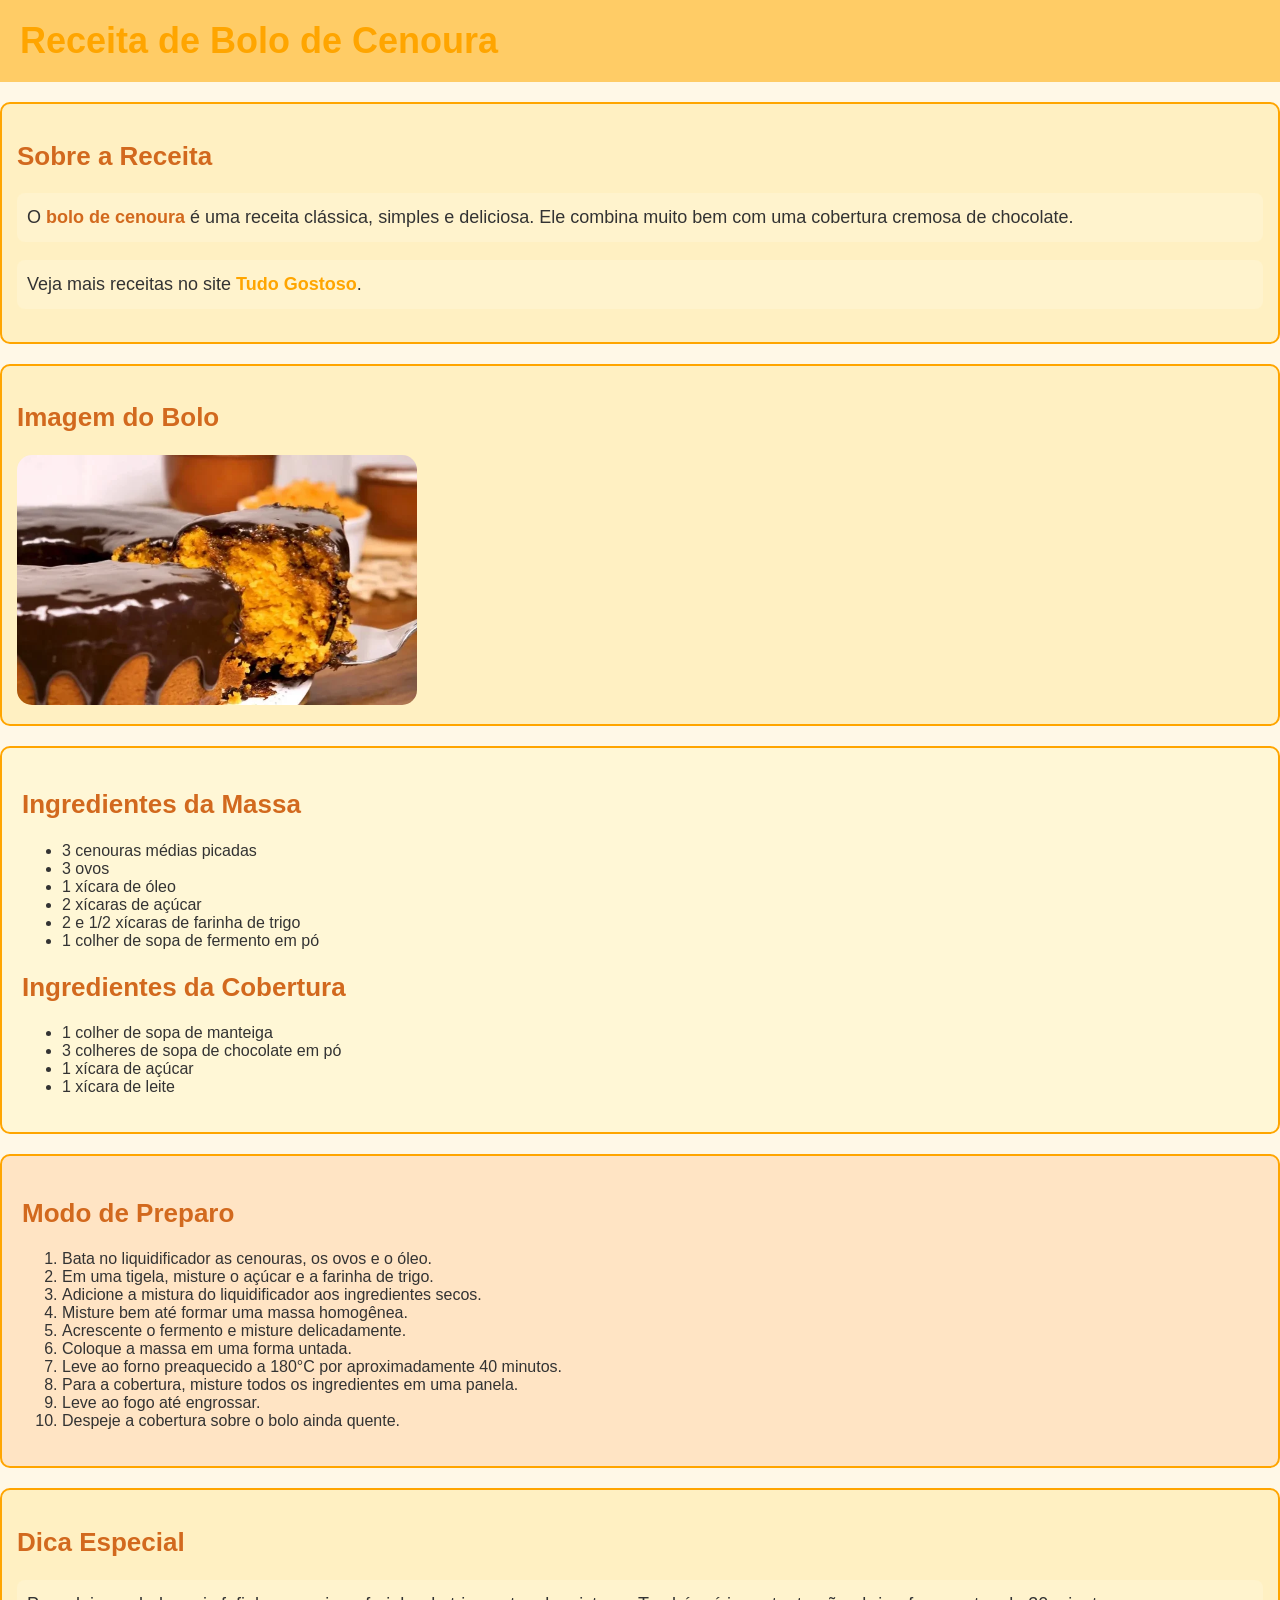
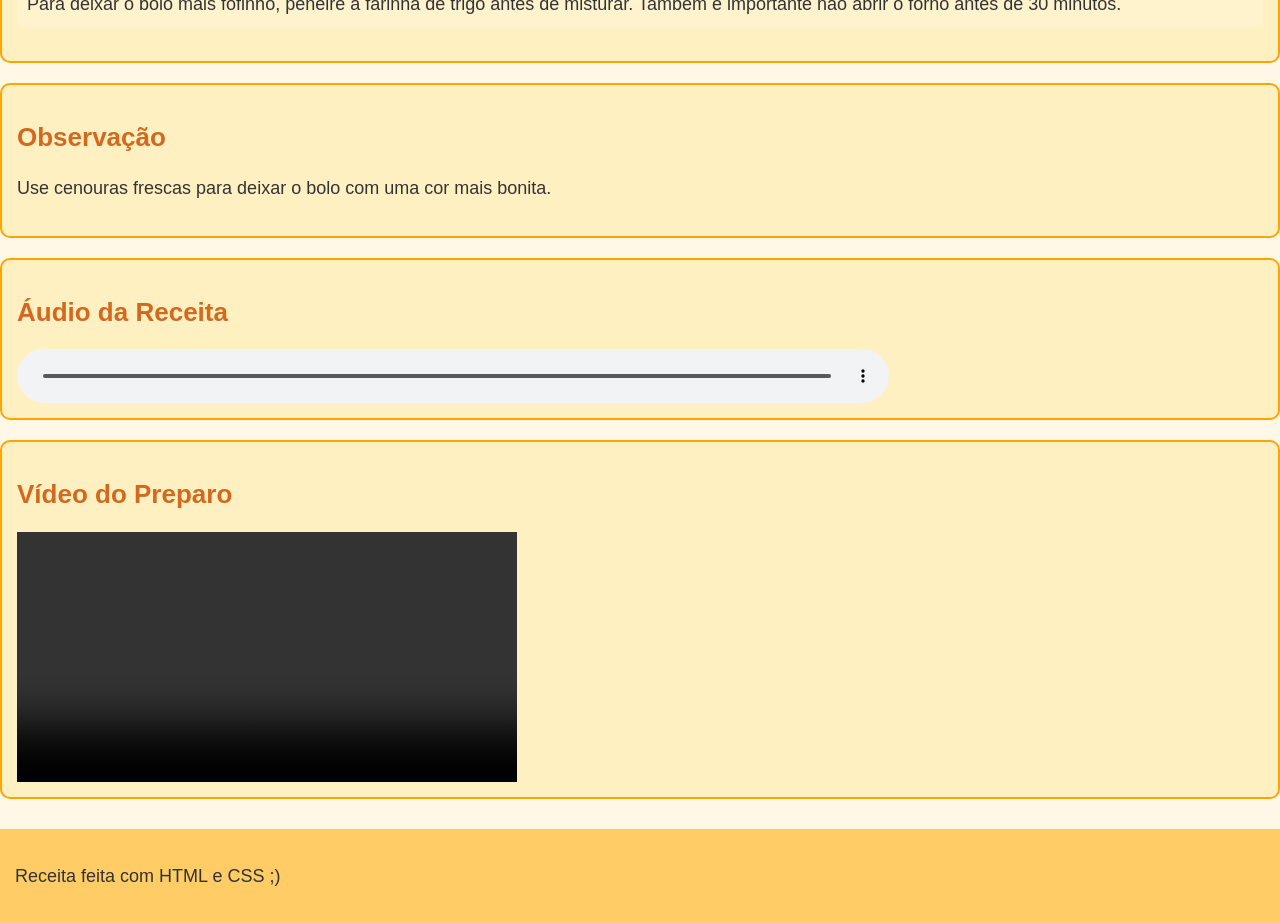
==== Atividade 2 - CSS Estilizando uma página WEB/index.html @ 107d80ef "atv2" ====
<!DOCTYPE html>
<html lang="pt-BR">
<head>
    <meta charset="UTF-8">
    <meta name="viewport" content="width=device-width, initial-scale=1.0">
    <title>Receita de Bolo de Cenoura</title>

    <link rel="shortcut icon" href="favicon.ico" type="image/x-icon">

    <link rel="stylesheet" href="style.css">
</head>

<body>

    <h1 id="titulo-principal">Receita de Bolo de Cenoura</h1>

    <main id="conteudo">

        <section class="introducao caixa">
            <h2>Sobre a Receita</h2>

            <p>
                O <span class="destaque">bolo de cenoura</span> é uma receita clássica,
                simples e deliciosa. Ele combina muito bem com uma cobertura cremosa de chocolate.
            </p>

            <p>
                Veja mais receitas no site
                <a href="https://www.tudogostoso.com.br/" target="_blank">Tudo Gostoso</a>.
            </p>
        </section>

        <section class="caixa centralizado">
            <h2>Imagem do Bolo</h2>

            <img 
                class="imagem-bolo"
                src="assets/bolo-de-cenoura.png" 
                alt="Imagem de um bolo de cenoura com cobertura de chocolate"
            >
        </section>

        <section class="caixa lista-ingredientes">
            <h2>Ingredientes da Massa</h2>

            <ul>
                <li>3 cenouras médias picadas</li>
                <li>3 ovos</li>
                <li>1 xícara de óleo</li>
                <li>2 xícaras de açúcar</li>
                <li>2 e 1/2 xícaras de farinha de trigo</li>
                <li>1 colher de sopa de fermento em pó</li>
            </ul>

            <h2>Ingredientes da Cobertura</h2>

            <ul>
                <li>1 colher de sopa de manteiga</li>
                <li>3 colheres de sopa de chocolate em pó</li>
                <li>1 xícara de açúcar</li>
                <li>1 xícara de leite</li>
            </ul>
        </section>

        <section class="caixa lista-preparo">
            <h2>Modo de Preparo</h2>

            <ol>
                <li>Bata no liquidificador as cenouras, os ovos e o óleo.</li>
                <li>Em uma tigela, misture o açúcar e a farinha de trigo.</li>
                <li>Adicione a mistura do liquidificador aos ingredientes secos.</li>
                <li>Misture bem até formar uma massa homogênea.</li>
                <li>Acrescente o fermento e misture delicadamente.</li>
                <li>Coloque a massa em uma forma untada.</li>
                <li>Leve ao forno preaquecido a 180°C por aproximadamente 40 minutos.</li>
                <li>Para a cobertura, misture todos os ingredientes em uma panela.</li>
                <li>Leve ao fogo até engrossar.</li>
                <li>Despeje a cobertura sobre o bolo ainda quente.</li>
            </ol>
        </section>

        <section class="caixa">
            <h2>Dica Especial</h2>

            <p>
                Para deixar o bolo mais fofinho, peneire a farinha de trigo antes de misturar.
                Também é importante não abrir o forno antes de 30 minutos.
            </p>
        </section>

        <div class="caixa">
            <h2>Observação</h2>
            <p>Use cenouras frescas para deixar o bolo com uma cor mais bonita.</p>
        </div>

        <section class="caixa">
            <h2>Áudio da Receita</h2>

            <audio controls>
                <source src="assets/receita-bolo-cenoura.mp3" type="audio/mpeg">
            </audio>
        </section>

        <section class="caixa">
            <h2>Vídeo do Preparo</h2>

            <video controls>
                <source src="assets/preparo-bolo-cenoura.mp4" type="video/mp4">
            </video>
        </section>

    </main>

    <footer>
        <p>Receita feita com HTML e CSS ;) </p>
    </footer>

</body>
</html>
---- Atividade 2 - CSS Estilizando uma página WEB/style.css ----
body {
    font-family: Arial, Helvetica, sans-serif;
    background-color: #fff8e7;
    color: #333;
    margin: 0;
    padding: 0;
}

h1 {
    color: orange;
    font-size: 36px;
}

h2 {
    color: chocolate;
    font-size: 26px;
}

p {
    font-size: 18px;
    line-height: 1.6;
}

#titulo-principal {
    background-color: #ffcc66;
    padding: 20px;
    margin: 0;
}

.destaque {
    color: #d2691e;
    font-weight: bold;
}

.caixa {
    background-color: #fff0c2;
    border: 2px solid orange;
    padding: 15px;
    margin: 20px 0;
    border-radius: 10px;
}


.imagem-bolo {
    width: 50%;
    max-width: 400px;
    max-height: 300px;
    border-radius: 15px;
}

.lista-ingredientes {
    background-color: #fff7d6;
    padding: 20px;
}

.lista-preparo {
    background-color: #ffe4c4;
    padding: 20px;
}

.introducao a {
    color: orange;
    font-weight: bold;
    text-decoration: none;
}

.introducao a:hover {
    text-decoration: underline;
}

section > p {
    background-color: #fff3cd;
    padding: 10px;
    border-radius: 8px;
}

audio, video {
    display: block;
    width: 70%;
}

video {
    max-width: 500px;
    height: auto;
}

footer {
    background-color: #ffcc66;
    padding: 15px;
    margin-top: 30px;
}
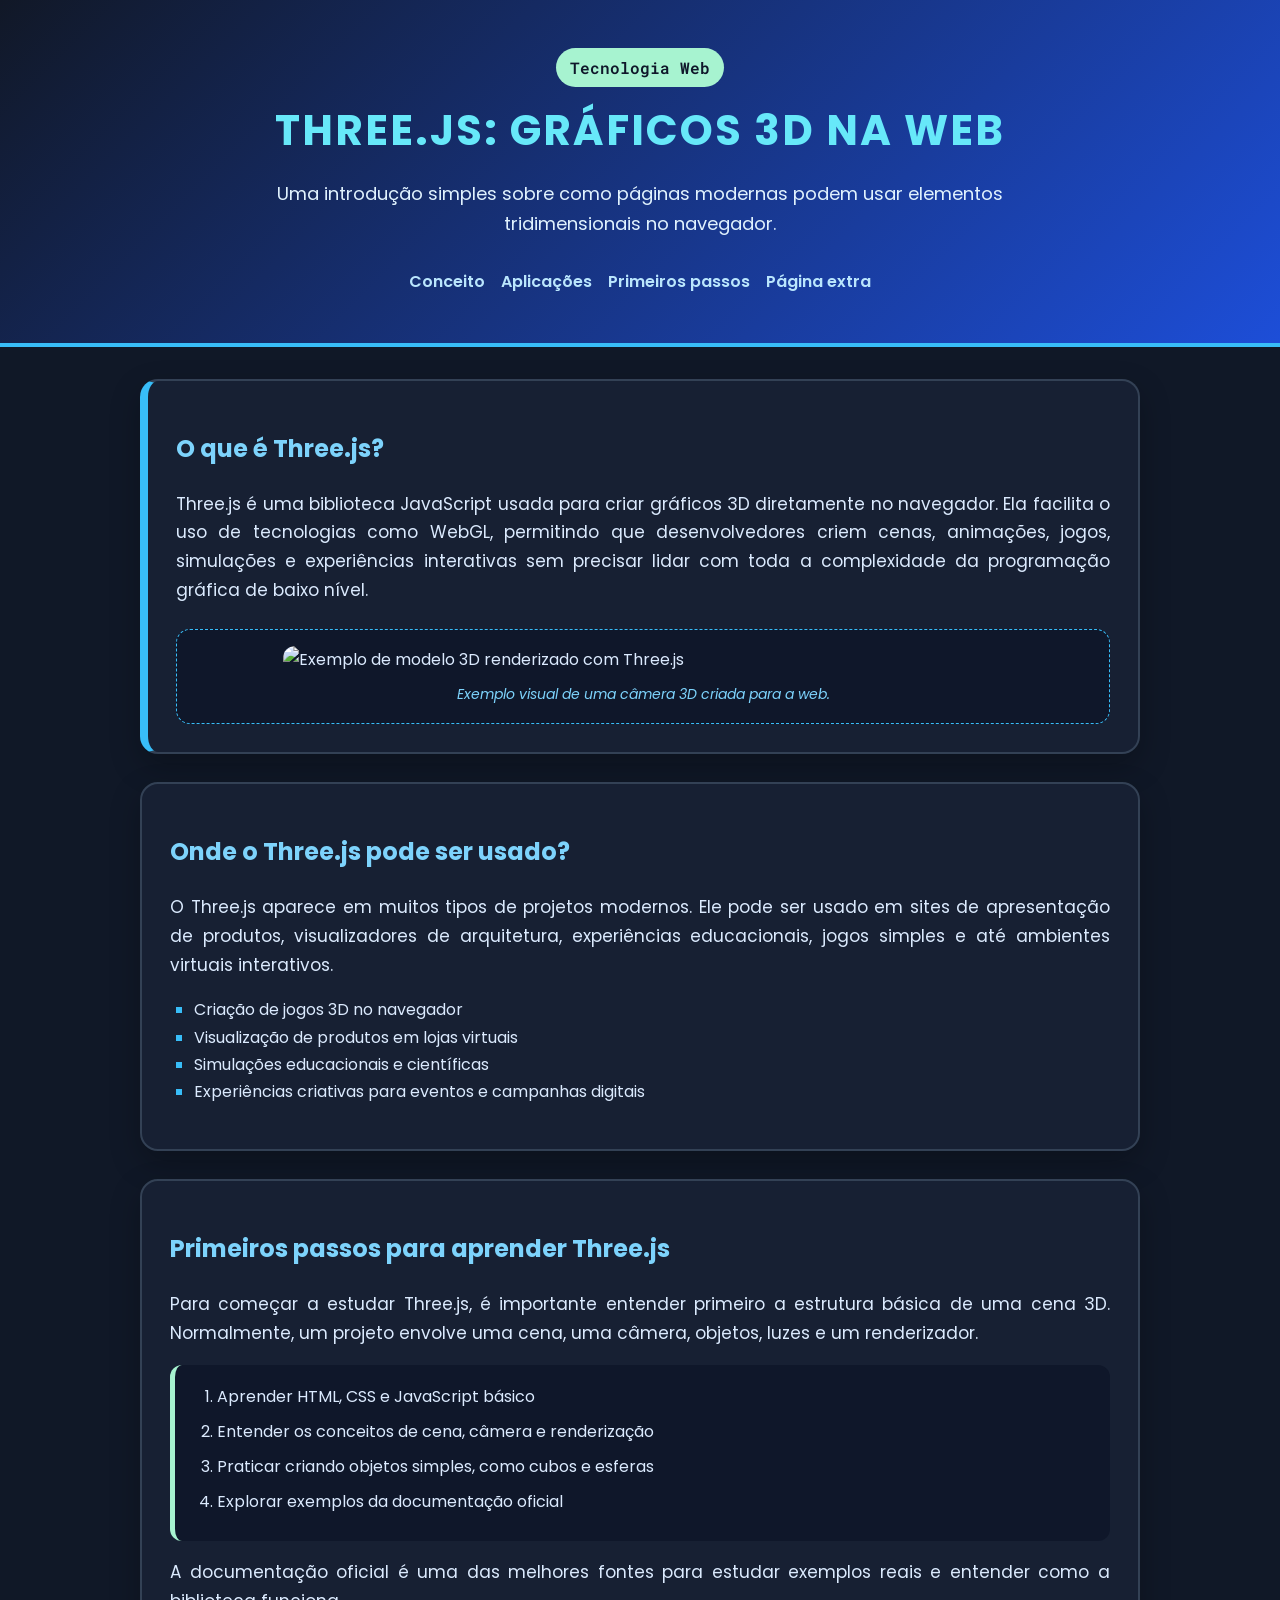
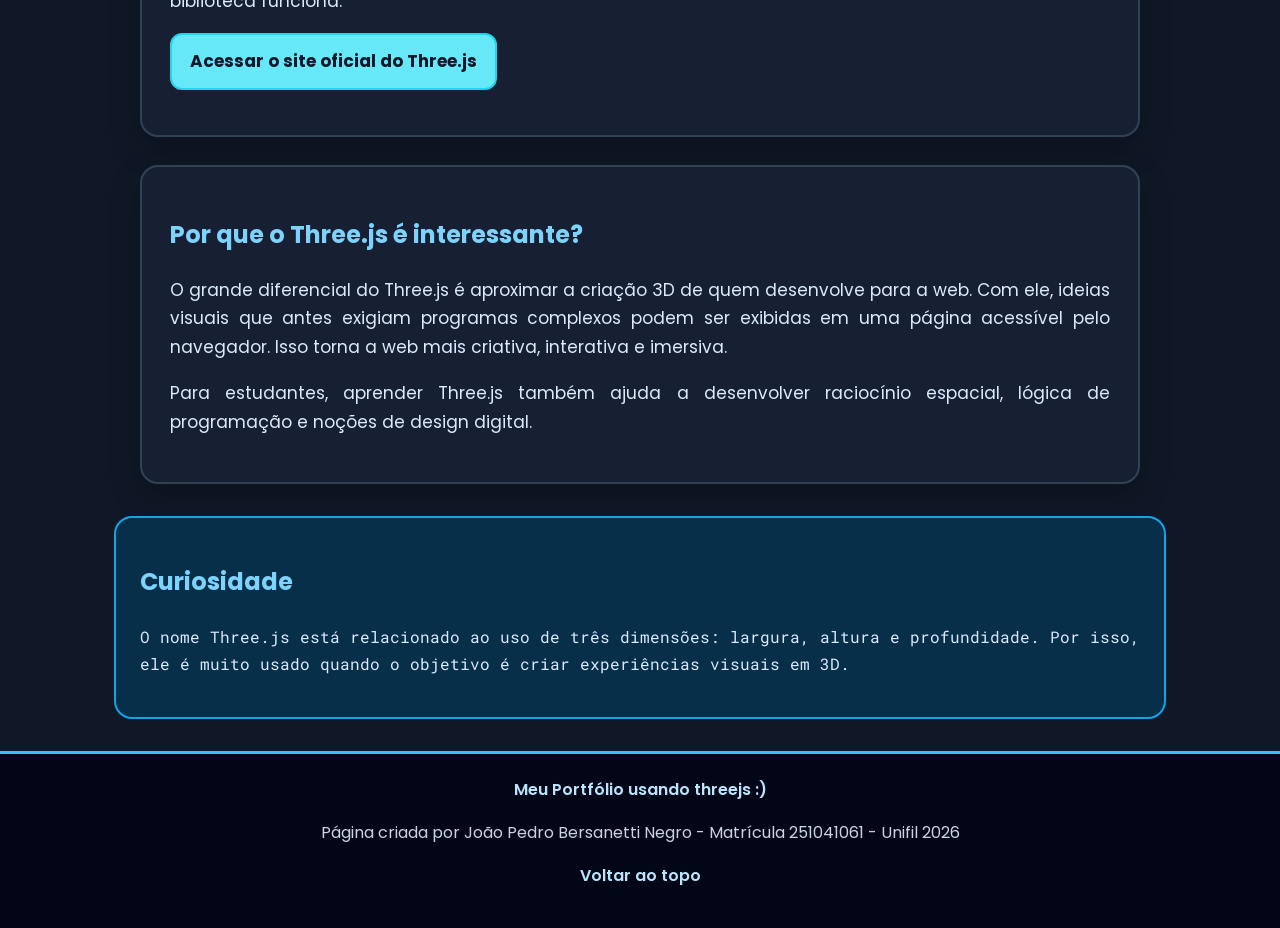
==== commit 9c071192: "atv2" ====
--- a/Atividade 2 - CSS Estilizando uma página WEB/index.html
+++ b/Atividade 2 - CSS Estilizando uma página WEB/index.html
@@ -3,117 +3,125 @@
 <head>
     <meta charset="UTF-8">
     <meta name="viewport" content="width=device-width, initial-scale=1.0">
-    <title>Receita de Bolo de Cenoura</title>
+    <meta name="description" content="Página introdutória sobre Three.js e sua importância para gráficos 3D na web.">
+    <link rel="icon" href="https://threejs.org/files/favicon.ico">
+    <link rel="preconnect" href="https://fonts.googleapis.com">
+    <link rel="preconnect" href="https://fonts.gstatic.com" crossorigin>
+    <link href="https://fonts.googleapis.com/css2?family=Poppins:wght@400;600;700&family=Roboto+Mono:wght@400;600&display=swap" rel="stylesheet">
+    <link rel="stylesheet" href="style.css">
+    <title>Introdução ao Three.js</title>
+</head>
+<body>
+    <header id="topo" class="cabecalho">
+        <p class="etiqueta">Tecnologia Web</p>
+        <h1>Three.js: gráficos 3D na web</h1>
+        <p class="subtitulo">
+            Uma introdução simples sobre como páginas modernas podem usar elementos tridimensionais no navegador.
+        </p>
 
-    <link rel="shortcut icon" href="favicon.ico" type="image/x-icon">
+        <nav class="menu-principal">
+            <a href="#conceito">Conceito</a>
+            <a href="#usos">Aplicações</a>
+            <a href="#primeiros-passos">Primeiros passos</a>
+            <a href="sobre.html">Página extra</a>
+        </nav>
+    </header>
 
-    <link rel="stylesheet" href="style.css">
-</head>
-
-<body>
-
-    <h1 id="titulo-principal">Receita de Bolo de Cenoura</h1>
-
-    <main id="conteudo">
-
-        <section class="introducao caixa">
-            <h2>Sobre a Receita</h2>
+    <main class="conteudo">
+        <section id="conceito" class="card destaque">
+            <h2>O que é Three.js?</h2>
 
             <p>
-                O <span class="destaque">bolo de cenoura</span> é uma receita clássica,
-                simples e deliciosa. Ele combina muito bem com uma cobertura cremosa de chocolate.
+                Three.js é uma biblioteca JavaScript usada para criar gráficos 3D diretamente no navegador.
+                Ela facilita o uso de tecnologias como WebGL, permitindo que desenvolvedores criem cenas,
+                animações, jogos, simulações e experiências interativas sem precisar lidar com toda a
+                complexidade da programação gráfica de baixo nível.
+            </p>
+
+            <figure>
+                <img src="https://threejs.org/files/projects/camera-webgi.png" alt="Exemplo de modelo 3D renderizado com Three.js">
+                <figcaption>Exemplo visual de uma câmera 3D criada para a web.</figcaption>
+            </figure>
+        </section>
+
+        <section id="usos" class="card">
+            <h2>Onde o Three.js pode ser usado?</h2>
+
+            <p>
+                O Three.js aparece em muitos tipos de projetos modernos. Ele pode ser usado em sites de
+                apresentação de produtos, visualizadores de arquitetura, experiências educacionais,
+                jogos simples e até ambientes virtuais interativos.
+            </p>
+
+            <ul class="lista-personalizada">
+                <li>Criação de jogos 3D no navegador</li>
+                <li>Visualização de produtos em lojas virtuais</li>
+                <li>Simulações educacionais e científicas</li>
+                <li>Experiências criativas para eventos e campanhas digitais</li>
+            </ul>
+        </section>
+
+        <section id="primeiros-passos" class="card">
+            <h2>Primeiros passos para aprender Three.js</h2>
+
+            <p>
+                Para começar a estudar Three.js, é importante entender primeiro a estrutura básica de uma
+                cena 3D. Normalmente, um projeto envolve uma cena, uma câmera, objetos, luzes e um renderizador.
+            </p>
+
+            <ol class="passos-estudo">
+                <li>Aprender HTML, CSS e JavaScript básico</li>
+                <li>Entender os conceitos de cena, câmera e renderização</li>
+                <li>Praticar criando objetos simples, como cubos e esferas</li>
+                <li>Explorar exemplos da documentação oficial</li>
+            </ol>
+
+            <p>
+                A documentação oficial é uma das melhores fontes para estudar exemplos reais e entender
+                como a biblioteca funciona.
             </p>
 
             <p>
-                Veja mais receitas no site
-                <a href="https://www.tudogostoso.com.br/" target="_blank">Tudo Gostoso</a>.
+                <a class="botao-link" href="https://threejs.org/" target="_blank" rel="noopener noreferrer">
+                    Acessar o site oficial do Three.js
+                </a>
             </p>
         </section>
 
-        <section class="caixa centralizado">
-            <h2>Imagem do Bolo</h2>
-
-            <img 
-                class="imagem-bolo"
-                src="assets/bolo-de-cenoura.png" 
-                alt="Imagem de um bolo de cenoura com cobertura de chocolate"
-            >
-        </section>
-
-        <section class="caixa lista-ingredientes">
-            <h2>Ingredientes da Massa</h2>
-
-            <ul>
-                <li>3 cenouras médias picadas</li>
-                <li>3 ovos</li>
-                <li>1 xícara de óleo</li>
-                <li>2 xícaras de açúcar</li>
-                <li>2 e 1/2 xícaras de farinha de trigo</li>
-                <li>1 colher de sopa de fermento em pó</li>
-            </ul>
-
-            <h2>Ingredientes da Cobertura</h2>
-
-            <ul>
-                <li>1 colher de sopa de manteiga</li>
-                <li>3 colheres de sopa de chocolate em pó</li>
-                <li>1 xícara de açúcar</li>
-                <li>1 xícara de leite</li>
-            </ul>
-        </section>
-
-        <section class="caixa lista-preparo">
-            <h2>Modo de Preparo</h2>
-
-            <ol>
-                <li>Bata no liquidificador as cenouras, os ovos e o óleo.</li>
-                <li>Em uma tigela, misture o açúcar e a farinha de trigo.</li>
-                <li>Adicione a mistura do liquidificador aos ingredientes secos.</li>
-                <li>Misture bem até formar uma massa homogênea.</li>
-                <li>Acrescente o fermento e misture delicadamente.</li>
-                <li>Coloque a massa em uma forma untada.</li>
-                <li>Leve ao forno preaquecido a 180°C por aproximadamente 40 minutos.</li>
-                <li>Para a cobertura, misture todos os ingredientes em uma panela.</li>
-                <li>Leve ao fogo até engrossar.</li>
-                <li>Despeje a cobertura sobre o bolo ainda quente.</li>
-            </ol>
-        </section>
-
-        <section class="caixa">
-            <h2>Dica Especial</h2>
+        <article class="card artigo-final">
+            <h2>Por que o Three.js é interessante?</h2>
 
             <p>
-                Para deixar o bolo mais fofinho, peneire a farinha de trigo antes de misturar.
-                Também é importante não abrir o forno antes de 30 minutos.
+                O grande diferencial do Three.js é aproximar a criação 3D de quem desenvolve para a web.
+                Com ele, ideias visuais que antes exigiam programas complexos podem ser exibidas em uma
+                página acessível pelo navegador. Isso torna a web mais criativa, interativa e imersiva.
             </p>
-        </section>
 
-        <div class="caixa">
-            <h2>Observação</h2>
-            <p>Use cenouras frescas para deixar o bolo com uma cor mais bonita.</p>
-        </div>
-
-        <section class="caixa">
-            <h2>Áudio da Receita</h2>
-
-            <audio controls>
-                <source src="assets/receita-bolo-cenoura.mp3" type="audio/mpeg">
-            </audio>
-        </section>
-
-        <section class="caixa">
-            <h2>Vídeo do Preparo</h2>
-
-            <video controls>
-                <source src="assets/preparo-bolo-cenoura.mp4" type="video/mp4">
-            </video>
-        </section>
-
+            <p>
+                Para estudantes, aprender Three.js também ajuda a desenvolver raciocínio espacial,
+                lógica de programação e noções de design digital.
+            </p>
+        </article>
     </main>
 
-    <footer>
-        <p>Receita feita com HTML e CSS ;) </p>
+    <aside class="curiosidade">
+        <h2>Curiosidade</h2>
+
+        <p>
+            O nome Three.js está relacionado ao uso de três dimensões: largura, altura e profundidade.
+            Por isso, ele é muito usado quando o objetivo é criar experiências visuais em 3D.
+        </p>
+    </aside>
+
+    <footer class="rodape">
+        <a href="https://joaocolix.dev">Meu Portfólio usando threejs :) </a>
+        <p>
+            Página criada por João Pedro Bersanetti Negro - Matrícula 251041061 - Unifil 2026
+        </p>
+
+        <p>
+            <a href="#topo">Voltar ao topo</a>
+        </p>
     </footer>
-
 </body>
-</html>+</html>
--- a/Atividade 2 - CSS Estilizando uma página WEB/style.css
+++ b/Atividade 2 - CSS Estilizando uma página WEB/style.css
@@ -1,91 +1,163 @@
 body {
-    font-family: Arial, Helvetica, sans-serif;
-    background-color: #fff8e7;
-    color: #333;
     margin: 0;
     padding: 0;
+    background-color: #101827;
+    color: #dbeafe;
+    font-family: "Poppins", Arial, sans-serif;
+    line-height: 1.7;
 }
 
-h1 {
-    color: orange;
-    font-size: 36px;
+.cabecalho {
+    padding: 48px 24px;
+    text-align: center;
+    background: linear-gradient(135deg, #111827, #1d4ed8);
+    border-bottom: 4px solid #38bdf8;
 }
 
-h2 {
-    color: chocolate;
-    font-size: 26px;
+#topo h1 {
+    margin: 8px 0;
+    color: #67e8f9;
+    font-size: 42px;
+    text-transform: uppercase;
+    letter-spacing: 2px;
 }
 
-p {
-    font-size: 18px;
-    line-height: 1.6;
+.etiqueta {
+    display: inline-block;
+    margin: 0;
+    padding: 6px 14px;
+    color: #0f172a;
+    background-color: #a7f3d0;
+    border-radius: 20px;
+    font-family: "Roboto Mono", monospace;
+    font-weight: 600;
 }
 
-#titulo-principal {
-    background-color: #ffcc66;
-    padding: 20px;
-    margin: 0;
+.subtitulo {
+    max-width: 780px;
+    margin: 12px auto 28px;
+    color: #e0f2fe;
+    font-size: 18px;
+    text-align: center;
+}
+
+h2,
+h3,
+figcaption {
+    color: #7dd3fc;
+}
+
+.menu-principal a,
+.rodape a {
+    margin: 6px;
+    color: #bae6fd;
+    font-weight: 600;
+    text-decoration: none;
+}
+
+.menu-principal a:hover,
+.rodape a:hover,
+.botao-link:hover {
+    color: #ffffff;
+    text-decoration: underline;
+}
+
+.conteudo {
+    width: 90%;
+    max-width: 1000px;
+    margin: 32px auto;
+}
+
+.card {
+    margin-bottom: 28px;
+    padding: 28px;
+    background-color: #172033;
+    border: 2px solid #334155;
+    border-radius: 18px;
+    box-shadow: 0 12px 30px rgba(0, 0, 0, 0.25);
 }
 
 .destaque {
-    color: #d2691e;
-    font-weight: bold;
+    border-left: 8px solid #38bdf8;
 }
 
-.caixa {
-    background-color: #fff0c2;
-    border: 2px solid orange;
-    padding: 15px;
-    margin: 20px 0;
-    border-radius: 10px;
+.card p {
+    font-size: 17px;
+    text-align: justify;
 }
 
-
-.imagem-bolo {
-    width: 50%;
-    max-width: 400px;
-    max-height: 300px;
-    border-radius: 15px;
+figure {
+    margin: 24px 0 0;
+    padding: 16px;
+    background-color: #0f172a;
+    border: 1px dashed #38bdf8;
+    border-radius: 14px;
 }
 
-.lista-ingredientes {
-    background-color: #fff7d6;
-    padding: 20px;
+img {
+    display: block;
+    width: 100%;
+    max-width: 720px;
+    margin: 0 auto;
+    border-radius: 12px;
 }
 
-.lista-preparo {
-    background-color: #ffe4c4;
-    padding: 20px;
+figcaption {
+    margin-top: 10px;
+    font-size: 14px;
+    text-align: center;
+    font-style: italic;
 }
 
-.introducao a {
-    color: orange;
-    font-weight: bold;
+.lista-personalizada {
+    padding-left: 24px;
+    list-style-type: square;
+}
+
+.lista-personalizada li::marker {
+    color: #38bdf8;
+}
+
+.passos-estudo {
+    padding: 18px 18px 18px 42px;
+    background-color: #0f172a;
+    border-left: 5px solid #a7f3d0;
+    border-radius: 12px;
+}
+
+.passos-estudo li {
+    margin-bottom: 8px;
+}
+
+.botao-link {
+    display: inline-block;
+    padding: 12px 18px;
+    color: #0f172a;
+    background-color: #67e8f9;
+    border: 2px solid #22d3ee;
+    border-radius: 12px;
+    font-weight: 700;
     text-decoration: none;
 }
 
-.introducao a:hover {
-    text-decoration: underline;
+.curiosidade {
+    width: 90%;
+    max-width: 1000px;
+    margin: 0 auto 32px;
+    padding: 24px;
+    background-color: #082f49;
+    border: 2px solid #0ea5e9;
+    border-radius: 18px;
 }
 
-section > p {
-    background-color: #fff3cd;
-    padding: 10px;
-    border-radius: 8px;
+.curiosidade p {
+    font-family: "Roboto Mono", monospace;
 }
 
-audio, video {
-    display: block;
-    width: 70%;
+.rodape {
+    padding: 22px;
+    text-align: center;
+    color: #cbd5e1;
+    background-color: #020617;
+    border-top: 3px solid #38bdf8;
 }
-
-video {
-    max-width: 500px;
-    height: auto;
-}
-
-footer {
-    background-color: #ffcc66;
-    padding: 15px;
-    margin-top: 30px;
-}
